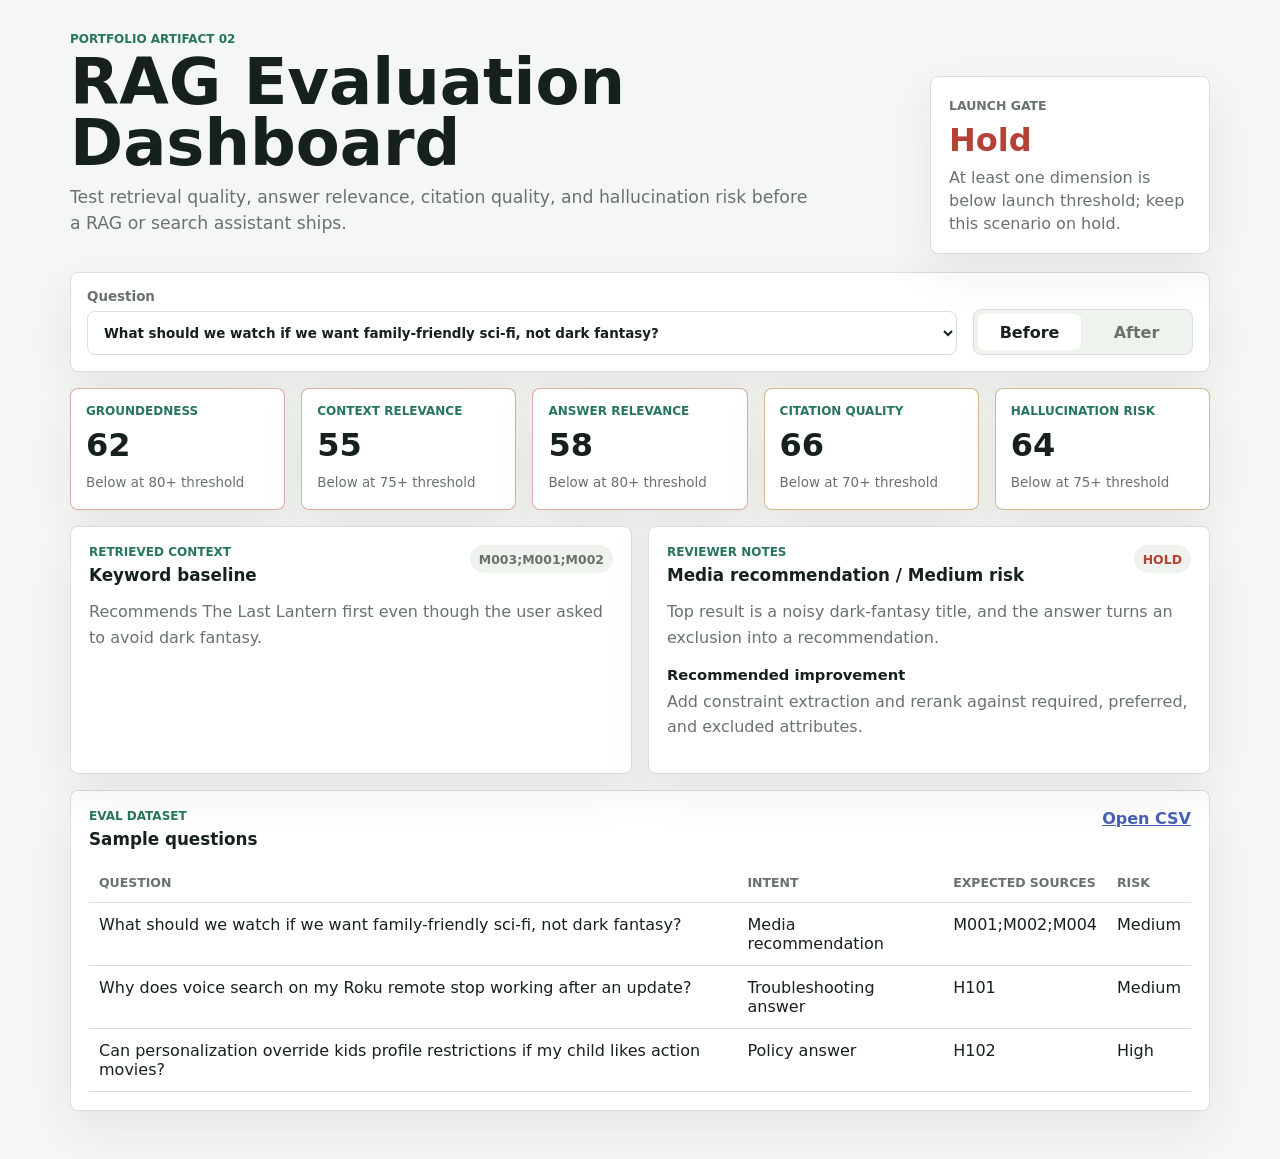
==== 02_rag_evaluation_dashboard/index.html @ 83d8bfea "Add RAG evaluation test UI" ====
<!doctype html>
<html lang="en">
  <head>
    <meta charset="utf-8">
    <meta name="viewport" content="width=device-width, initial-scale=1">
    <title>RAG Evaluation Dashboard</title>
    <link rel="stylesheet" href="styles.css">
  </head>
  <body>
    <main class="dashboard">
      <header class="hero">
        <div>
          <p class="eyebrow">Portfolio Artifact 02</p>
          <h1>RAG Evaluation Dashboard</h1>
          <p class="hero-copy">
            Test retrieval quality, answer relevance, citation quality, and hallucination risk before a RAG or search assistant ships.
          </p>
        </div>
        <div class="status-card" id="launchCard">
          <span>Launch gate</span>
          <strong id="launchStatus">Hold</strong>
          <p id="launchReason">Select a scenario to evaluate.</p>
        </div>
      </header>

      <section class="controls" aria-label="Evaluation controls">
        <label>
          Question
          <select id="questionSelect"></select>
        </label>
        <div class="segments" aria-label="Run version">
          <button class="active" type="button" data-version="before">Before</button>
          <button type="button" data-version="after">After</button>
        </div>
      </section>

      <section class="score-grid" id="scoreGrid" aria-label="Score summary"></section>

      <section class="two-column">
        <article class="panel">
          <div class="panel-heading">
            <div>
              <p class="eyebrow">Retrieved Context</p>
              <h2 id="retrievalProfile">Baseline</h2>
            </div>
            <span class="badge" id="retrievedIds"></span>
          </div>
          <p class="answer-summary" id="answerSummary"></p>
        </article>

        <article class="panel">
          <div class="panel-heading">
            <div>
              <p class="eyebrow">Reviewer Notes</p>
              <h2 id="scenarioTitle">Scenario</h2>
            </div>
            <span class="badge" id="statusBadge">Hold</span>
          </div>
          <p id="notes"></p>
          <h3>Recommended improvement</h3>
          <p id="recommendation"></p>
        </article>
      </section>

      <section class="panel">
        <div class="panel-heading">
          <div>
            <p class="eyebrow">Eval Dataset</p>
            <h2>Sample questions</h2>
          </div>
          <a href="sample_questions.csv">Open CSV</a>
        </div>
        <div class="table-wrap">
          <table>
            <thead>
              <tr>
                <th>Question</th>
                <th>Intent</th>
                <th>Expected sources</th>
                <th>Risk</th>
              </tr>
            </thead>
            <tbody id="questionRows"></tbody>
          </table>
        </div>
      </section>
    </main>

    <script src="app.js"></script>
  </body>
</html>
---- 02_rag_evaluation_dashboard/styles.css ----
:root {
  color-scheme: light;
  --bg: #f5f7f4;
  --surface: #ffffff;
  --soft: #eef3ee;
  --line: #d8dfd8;
  --ink: #17211c;
  --muted: #68736c;
  --green: #27745f;
  --amber: #a36d11;
  --red: #b44236;
  --blue: #465fb1;
  font-family: Inter, ui-sans-serif, system-ui, -apple-system, BlinkMacSystemFont, "Segoe UI", sans-serif;
  background: var(--bg);
  color: var(--ink);
}

* {
  box-sizing: border-box;
}

body {
  margin: 0;
  min-height: 100vh;
}

button,
select {
  font: inherit;
}

.dashboard {
  width: min(1180px, 100%);
  margin: 0 auto;
  padding: 32px 20px 48px;
}

.hero,
.controls,
.two-column,
.score-grid {
  display: grid;
  gap: 16px;
}

.hero {
  grid-template-columns: minmax(0, 1fr) 280px;
  align-items: end;
  margin-bottom: 18px;
}

.eyebrow {
  margin: 0 0 6px;
  color: var(--green);
  font-size: 0.75rem;
  font-weight: 800;
  letter-spacing: 0;
  text-transform: uppercase;
}

h1,
h2,
h3,
p {
  margin-top: 0;
}

h1 {
  margin-bottom: 10px;
  font-size: clamp(2rem, 5vw, 4.4rem);
  line-height: 0.95;
}

h2 {
  margin-bottom: 0;
  font-size: 1.05rem;
}

h3 {
  margin: 16px 0 6px;
  font-size: 0.92rem;
}

.hero-copy {
  max-width: 740px;
  color: var(--muted);
  font-size: 1.08rem;
  line-height: 1.55;
}

.status-card,
.panel,
.metric,
.controls {
  border: 1px solid var(--line);
  border-radius: 8px;
  background: var(--surface);
  box-shadow: 0 18px 45px rgba(25, 38, 31, 0.08);
}

.status-card {
  padding: 18px;
}

.status-card span,
.badge {
  color: var(--muted);
  font-size: 0.78rem;
  font-weight: 800;
  text-transform: uppercase;
}

.status-card strong {
  display: block;
  margin: 7px 0;
  font-size: 2rem;
}

.status-card.pass strong {
  color: var(--green);
}

.status-card.hold strong {
  color: var(--red);
}

.status-card p {
  margin-bottom: 0;
  color: var(--muted);
  line-height: 1.45;
}

.controls {
  grid-template-columns: minmax(0, 1fr) 220px;
  align-items: end;
  margin-bottom: 16px;
  padding: 16px;
}

label {
  display: grid;
  gap: 7px;
  color: var(--muted);
  font-size: 0.84rem;
  font-weight: 800;
}

select {
  width: 100%;
  min-height: 44px;
  padding: 0 12px;
  border: 1px solid var(--line);
  border-radius: 8px;
  color: var(--ink);
  background: var(--surface);
}

.segments {
  display: grid;
  grid-template-columns: 1fr 1fr;
  gap: 4px;
  padding: 4px;
  border: 1px solid var(--line);
  border-radius: 8px;
  background: var(--soft);
}

.segments button {
  min-height: 36px;
  border: 0;
  border-radius: 6px;
  color: var(--muted);
  background: transparent;
  font-weight: 850;
  cursor: pointer;
}

.segments button.active {
  color: var(--ink);
  background: var(--surface);
}

.score-grid {
  grid-template-columns: repeat(5, minmax(0, 1fr));
  margin-bottom: 16px;
}

.metric {
  min-height: 122px;
  padding: 15px;
}

.metric strong {
  display: block;
  margin: 8px 0;
  font-size: 2rem;
}

.metric span {
  color: var(--muted);
  font-size: 0.84rem;
}

.metric.pass {
  border-color: rgba(39, 116, 95, 0.42);
}

.metric.watch {
  border-color: rgba(163, 109, 17, 0.48);
}

.metric.fail {
  border-color: rgba(180, 66, 54, 0.44);
}

.two-column {
  grid-template-columns: repeat(2, minmax(0, 1fr));
  margin-bottom: 16px;
}

.panel {
  padding: 18px;
}

.panel-heading {
  display: flex;
  justify-content: space-between;
  align-items: start;
  gap: 12px;
  margin-bottom: 14px;
}

.badge {
  display: inline-flex;
  align-items: center;
  min-height: 28px;
  padding: 5px 9px;
  border-radius: 999px;
  background: var(--soft);
  white-space: nowrap;
}

.badge.pass {
  color: var(--green);
}

.badge.hold {
  color: var(--red);
}

.answer-summary,
#notes,
#recommendation {
  color: var(--muted);
  line-height: 1.58;
}

.table-wrap {
  overflow-x: auto;
}

table {
  width: 100%;
  min-width: 760px;
  border-collapse: collapse;
}

th,
td {
  padding: 12px 10px;
  border-bottom: 1px solid var(--line);
  text-align: left;
  vertical-align: top;
}

th {
  color: var(--muted);
  font-size: 0.78rem;
  text-transform: uppercase;
}

a {
  color: var(--blue);
  font-weight: 800;
}

@media (max-width: 880px) {
  .hero,
  .controls,
  .score-grid,
  .two-column {
    grid-template-columns: 1fr;
  }
}
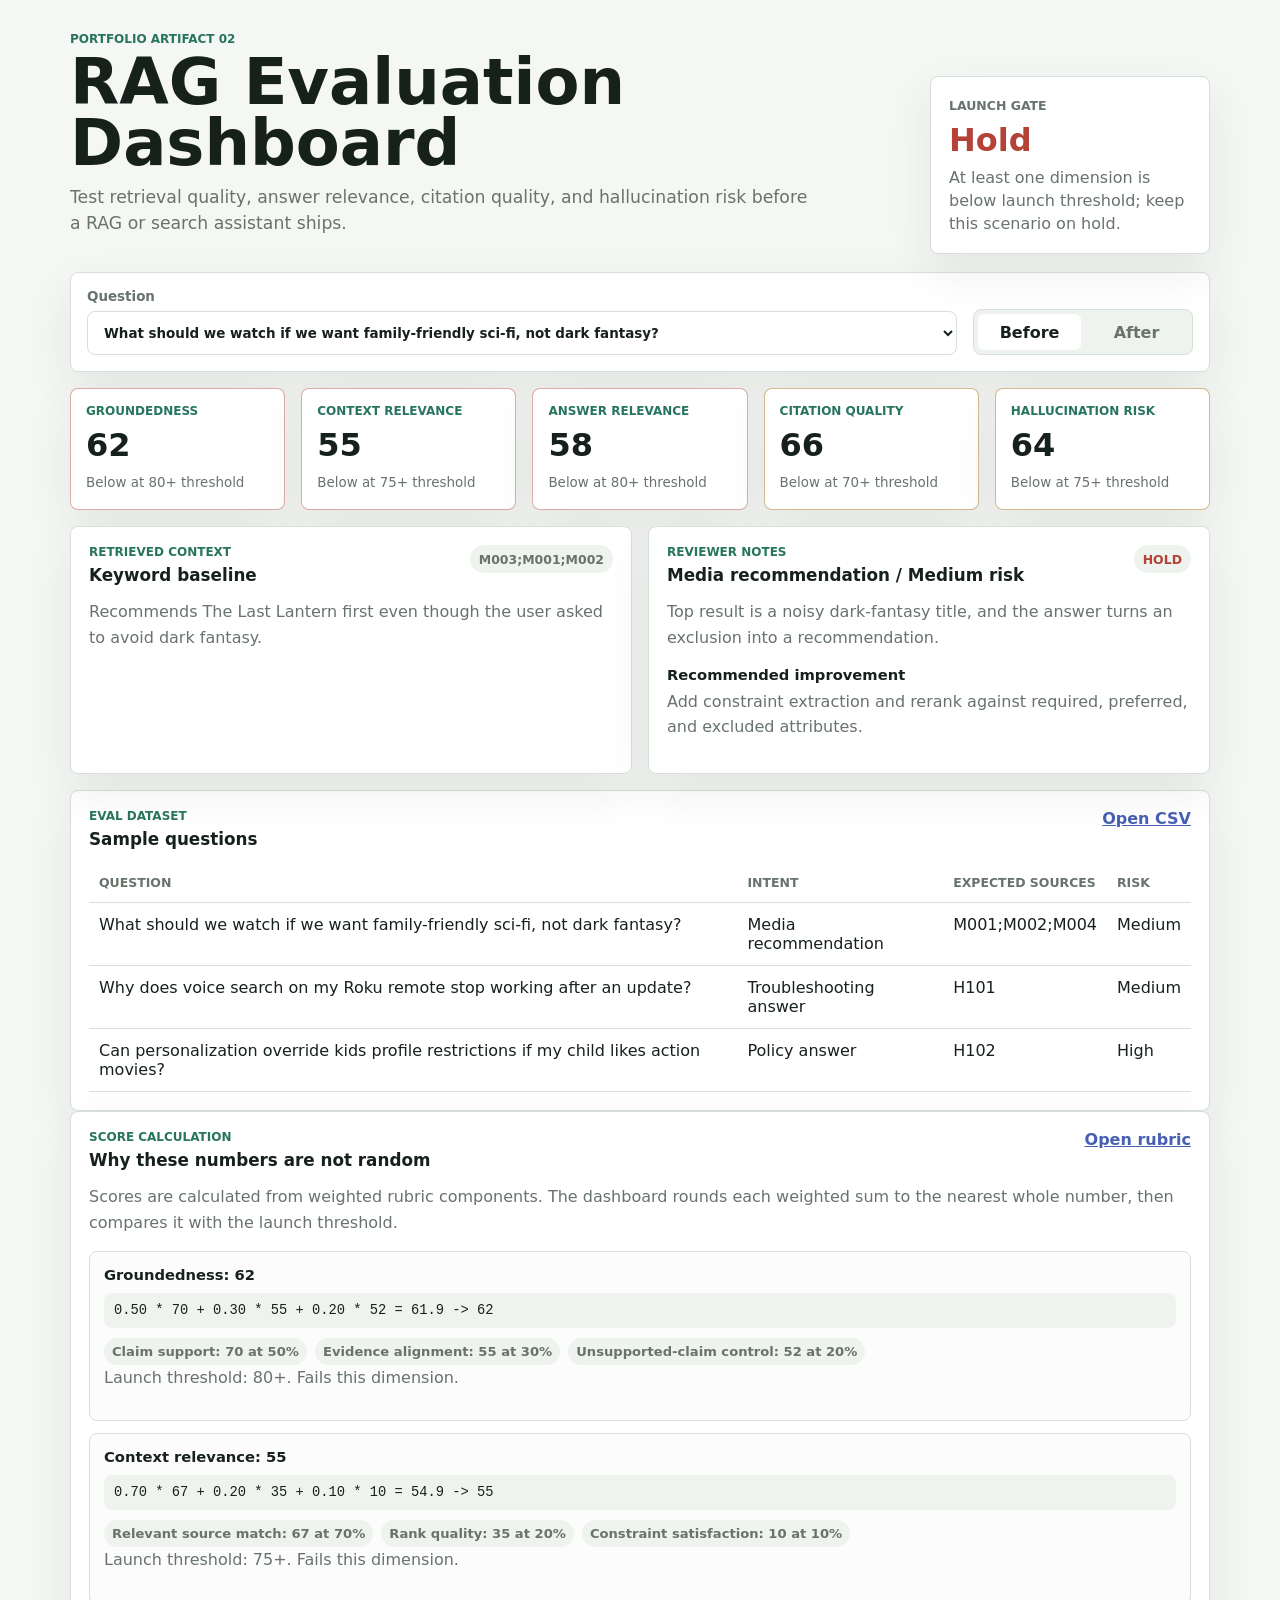
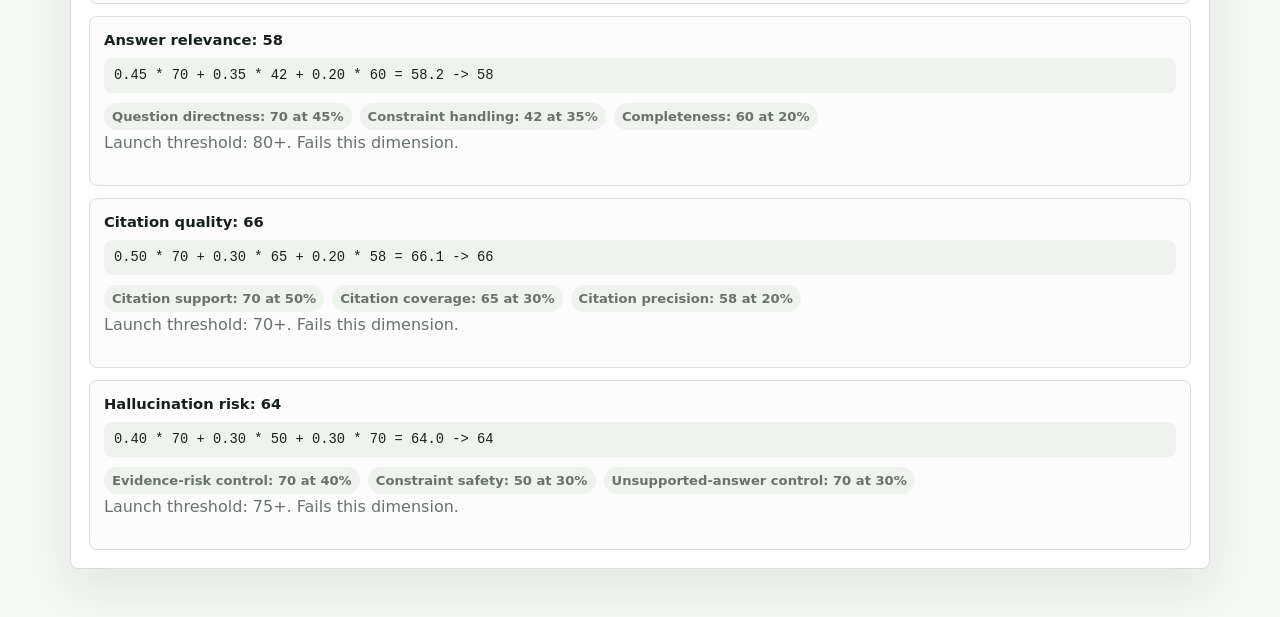
==== commit 299d1a53: "Add score calculation breakdowns" ====
--- a/02_rag_evaluation_dashboard/index.html
+++ b/02_rag_evaluation_dashboard/index.html
@@ -84,6 +84,20 @@
           </table>
         </div>
       </section>
+
+      <section class="panel calculation-panel">
+        <div class="panel-heading">
+          <div>
+            <p class="eyebrow">Score Calculation</p>
+            <h2>Why these numbers are not random</h2>
+          </div>
+          <a href="eval_rubric.md">Open rubric</a>
+        </div>
+        <p class="calculation-intro">
+          Scores are calculated from weighted rubric components. The dashboard rounds each weighted sum to the nearest whole number, then compares it with the launch threshold.
+        </p>
+        <div class="calculation-grid" id="calculationGrid"></div>
+      </section>
     </main>
 
     <script src="app.js"></script>
--- a/02_rag_evaluation_dashboard/styles.css
+++ b/02_rag_evaluation_dashboard/styles.css
@@ -250,9 +250,56 @@
 
 .answer-summary,
 #notes,
-#recommendation {
+#recommendation,
+.calculation-intro {
   color: var(--muted);
   line-height: 1.58;
+}
+
+.calculation-grid {
+  display: grid;
+  gap: 12px;
+}
+
+.calculation-card {
+  padding: 14px;
+  border: 1px solid var(--line);
+  border-radius: 8px;
+  background: #fbfcfb;
+}
+
+.calculation-card h3 {
+  margin-top: 0;
+}
+
+.formula {
+  display: block;
+  margin: 10px 0;
+  padding: 10px;
+  border-radius: 8px;
+  background: var(--soft);
+  color: var(--ink);
+  font-family: ui-monospace, SFMono-Regular, Menlo, Monaco, Consolas, "Liberation Mono", monospace;
+  font-size: 0.86rem;
+  overflow-x: auto;
+}
+
+.component-list {
+  display: flex;
+  flex-wrap: wrap;
+  gap: 8px;
+  margin: 0;
+  padding: 0;
+  list-style: none;
+}
+
+.component-list li {
+  padding: 6px 8px;
+  border-radius: 999px;
+  background: var(--soft);
+  color: var(--muted);
+  font-size: 0.82rem;
+  font-weight: 750;
 }
 
 .table-wrap {
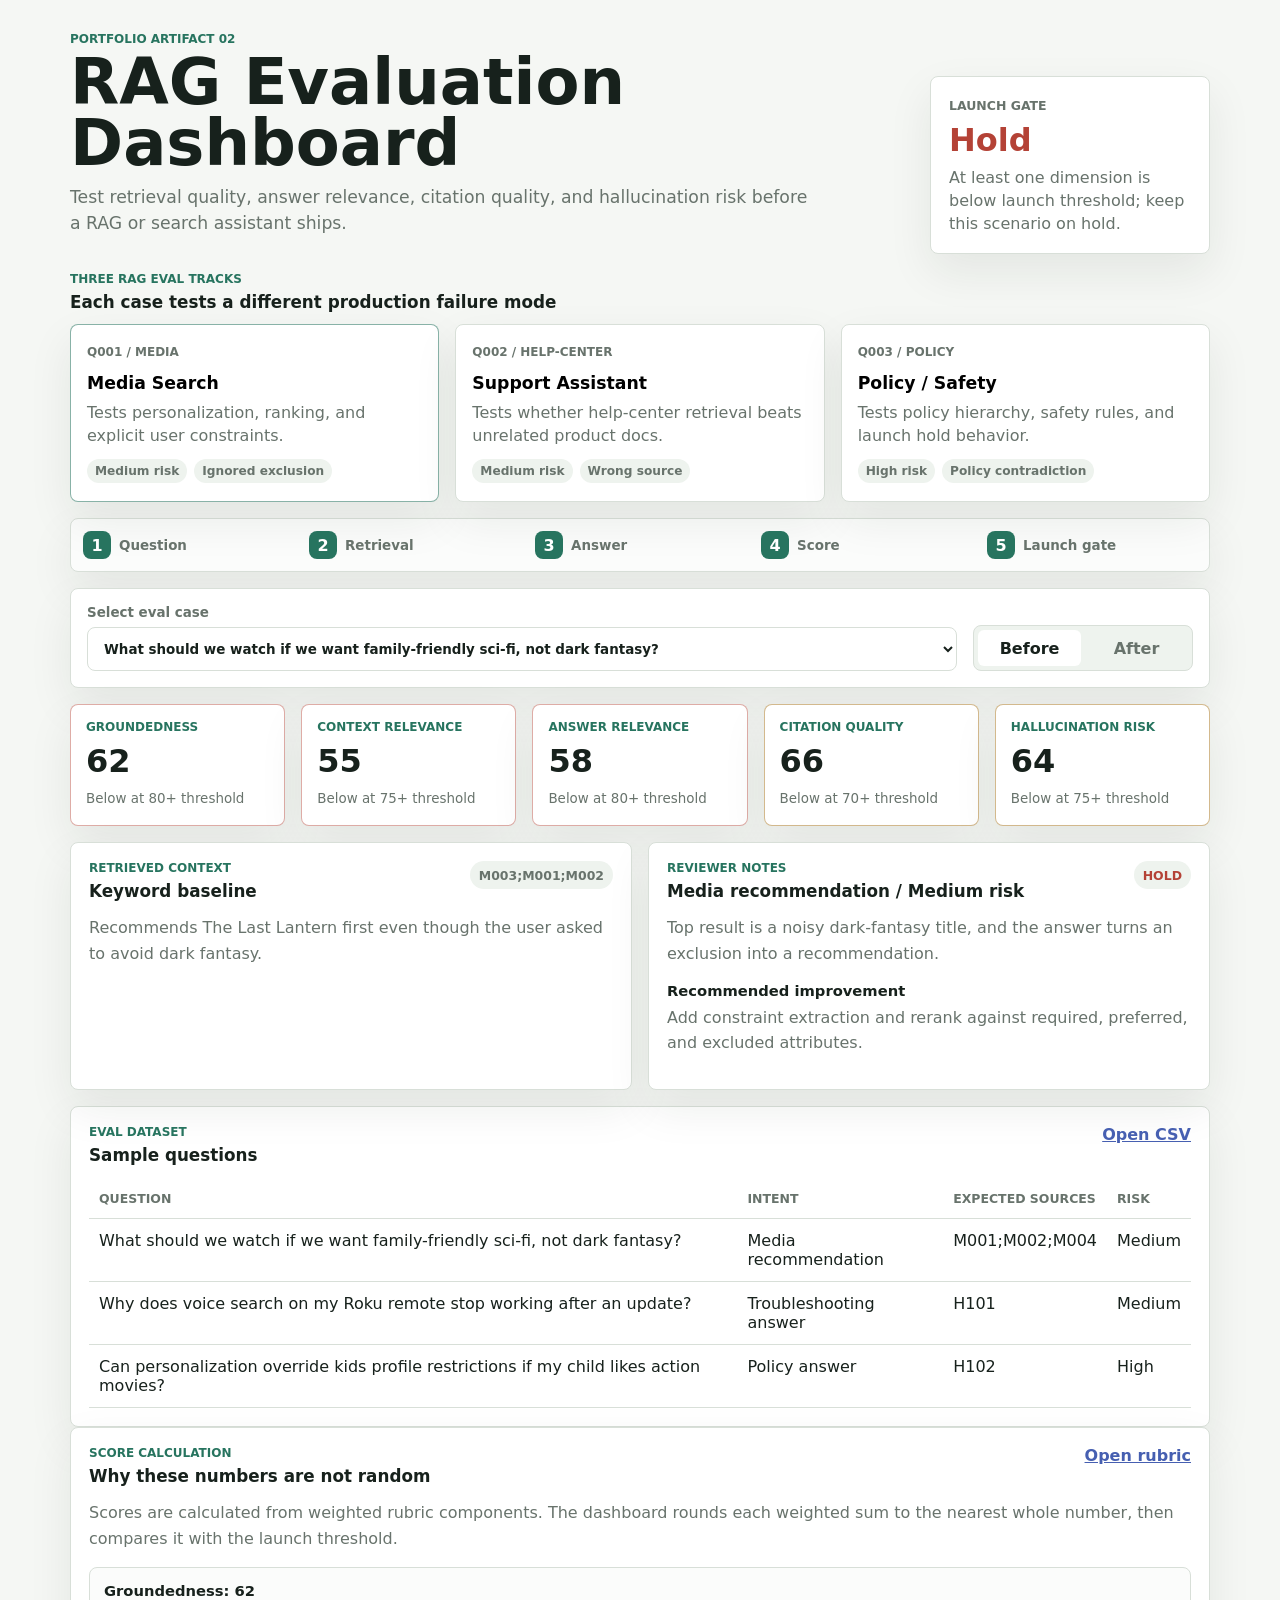
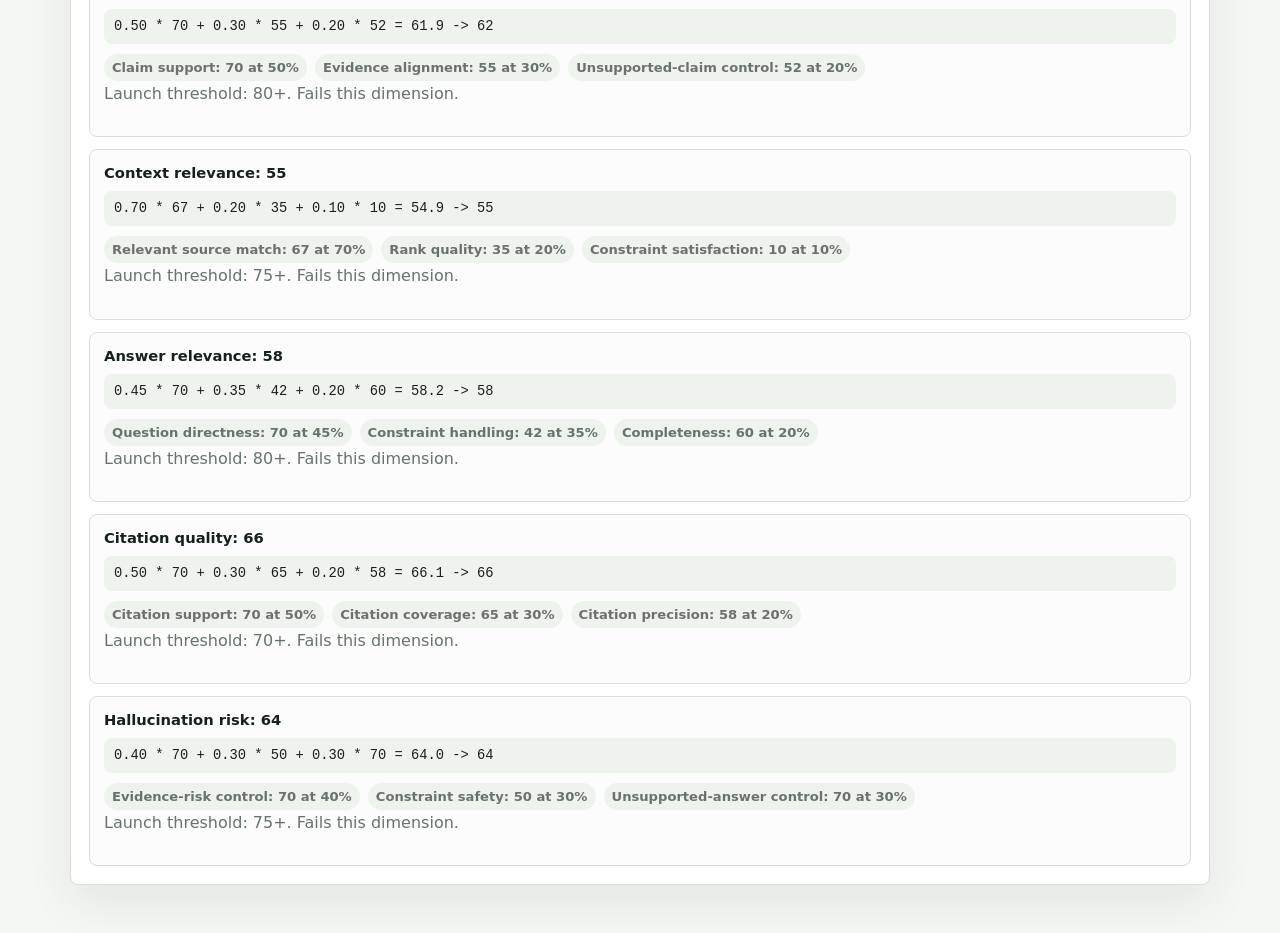
==== commit cffe35d5: "Add three-track RAG evaluation layout" ====
--- a/02_rag_evaluation_dashboard/index.html
+++ b/02_rag_evaluation_dashboard/index.html
@@ -23,9 +23,42 @@
         </div>
       </header>
 
+      <section class="track-section" aria-label="RAG evaluation tracks">
+        <div class="section-heading">
+          <div>
+            <p class="eyebrow">Three RAG Eval Tracks</p>
+            <h2>Each case tests a different production failure mode</h2>
+          </div>
+        </div>
+        <div class="track-grid" id="trackGrid"></div>
+      </section>
+
+      <section class="workflow-strip" aria-label="Evaluation workflow">
+        <div>
+          <strong>1</strong>
+          <span>Question</span>
+        </div>
+        <div>
+          <strong>2</strong>
+          <span>Retrieval</span>
+        </div>
+        <div>
+          <strong>3</strong>
+          <span>Answer</span>
+        </div>
+        <div>
+          <strong>4</strong>
+          <span>Score</span>
+        </div>
+        <div>
+          <strong>5</strong>
+          <span>Launch gate</span>
+        </div>
+      </section>
+
       <section class="controls" aria-label="Evaluation controls">
         <label>
-          Question
+          Select eval case
           <select id="questionSelect"></select>
         </label>
         <div class="segments" aria-label="Run version">
--- a/02_rag_evaluation_dashboard/styles.css
+++ b/02_rag_evaluation_dashboard/styles.css
@@ -38,7 +38,9 @@
 .hero,
 .controls,
 .two-column,
-.score-grid {
+.score-grid,
+.track-grid,
+.workflow-strip {
   display: grid;
   gap: 16px;
 }
@@ -47,6 +49,14 @@
   grid-template-columns: minmax(0, 1fr) 280px;
   align-items: end;
   margin-bottom: 18px;
+}
+
+.section-heading {
+  display: flex;
+  justify-content: space-between;
+  align-items: end;
+  gap: 16px;
+  margin-bottom: 12px;
 }
 
 .eyebrow {
@@ -91,11 +101,93 @@
 .status-card,
 .panel,
 .metric,
-.controls {
+.controls,
+.track-card,
+.workflow-strip {
   border: 1px solid var(--line);
   border-radius: 8px;
   background: var(--surface);
   box-shadow: 0 18px 45px rgba(25, 38, 31, 0.08);
+}
+
+.track-section {
+  margin-bottom: 16px;
+}
+
+.track-grid {
+  grid-template-columns: repeat(3, minmax(0, 1fr));
+}
+
+.track-card {
+  min-height: 178px;
+  padding: 16px;
+  text-align: left;
+  cursor: pointer;
+}
+
+.track-card.active,
+.track-card:focus-visible,
+.track-card:hover {
+  border-color: rgba(39, 116, 95, 0.55);
+  outline: none;
+}
+
+.track-card strong {
+  display: block;
+  margin: 8px 0;
+  font-size: 1.08rem;
+}
+
+.track-card p {
+  margin-bottom: 12px;
+  color: var(--muted);
+  line-height: 1.45;
+}
+
+.track-card .track-meta {
+  display: flex;
+  flex-wrap: wrap;
+  gap: 7px;
+}
+
+.track-meta span {
+  padding: 5px 8px;
+  border-radius: 999px;
+  background: var(--soft);
+  color: var(--muted);
+  font-size: 0.76rem;
+  font-weight: 800;
+}
+
+.workflow-strip {
+  grid-template-columns: repeat(5, minmax(0, 1fr));
+  margin-bottom: 16px;
+  padding: 12px;
+  background: #fbfcfb;
+}
+
+.workflow-strip div {
+  display: flex;
+  align-items: center;
+  gap: 8px;
+  min-width: 0;
+}
+
+.workflow-strip strong {
+  display: grid;
+  place-items: center;
+  flex: 0 0 28px;
+  width: 28px;
+  height: 28px;
+  border-radius: 8px;
+  color: #fff;
+  background: var(--green);
+}
+
+.workflow-strip span {
+  color: var(--muted);
+  font-size: 0.84rem;
+  font-weight: 800;
 }
 
 .status-card {
@@ -335,7 +427,12 @@
   .hero,
   .controls,
   .score-grid,
-  .two-column {
+  .two-column,
+  .track-grid {
     grid-template-columns: 1fr;
   }
-}
+
+  .workflow-strip {
+    grid-template-columns: repeat(2, minmax(0, 1fr));
+  }
+}
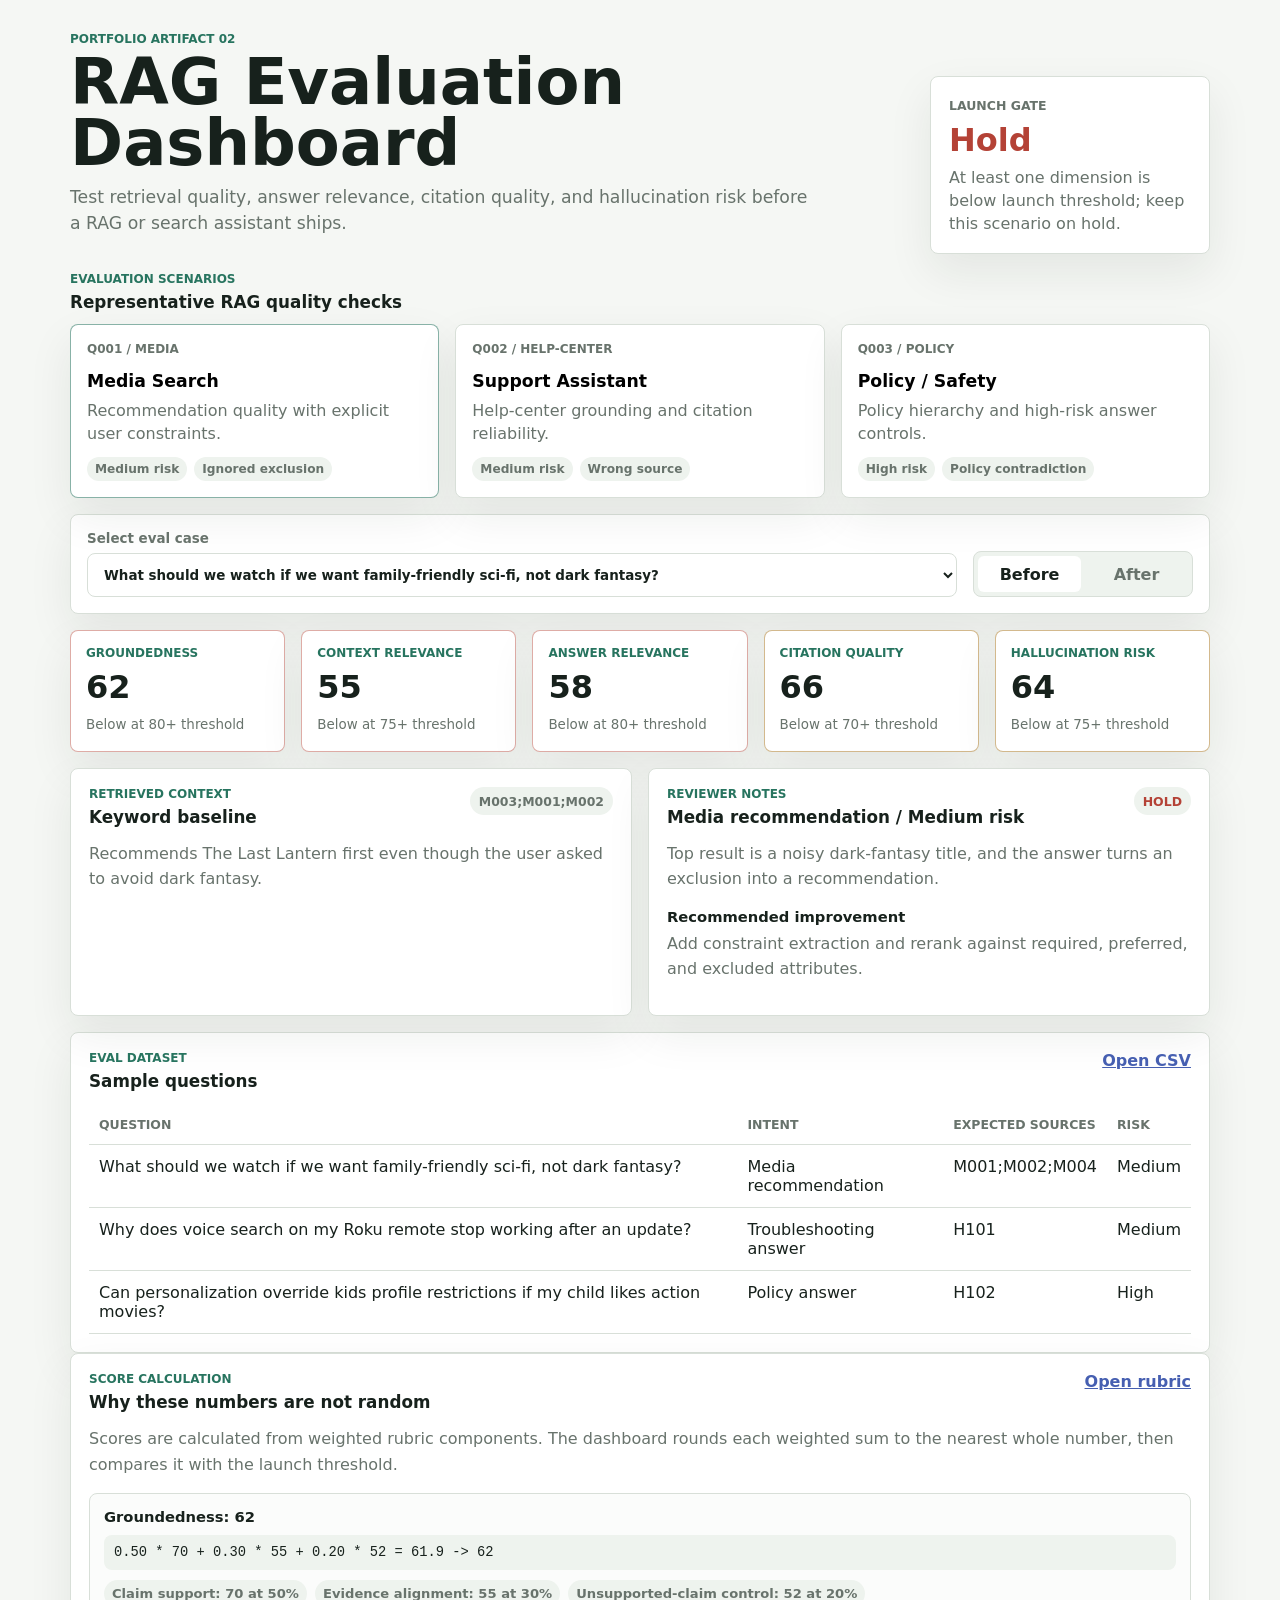
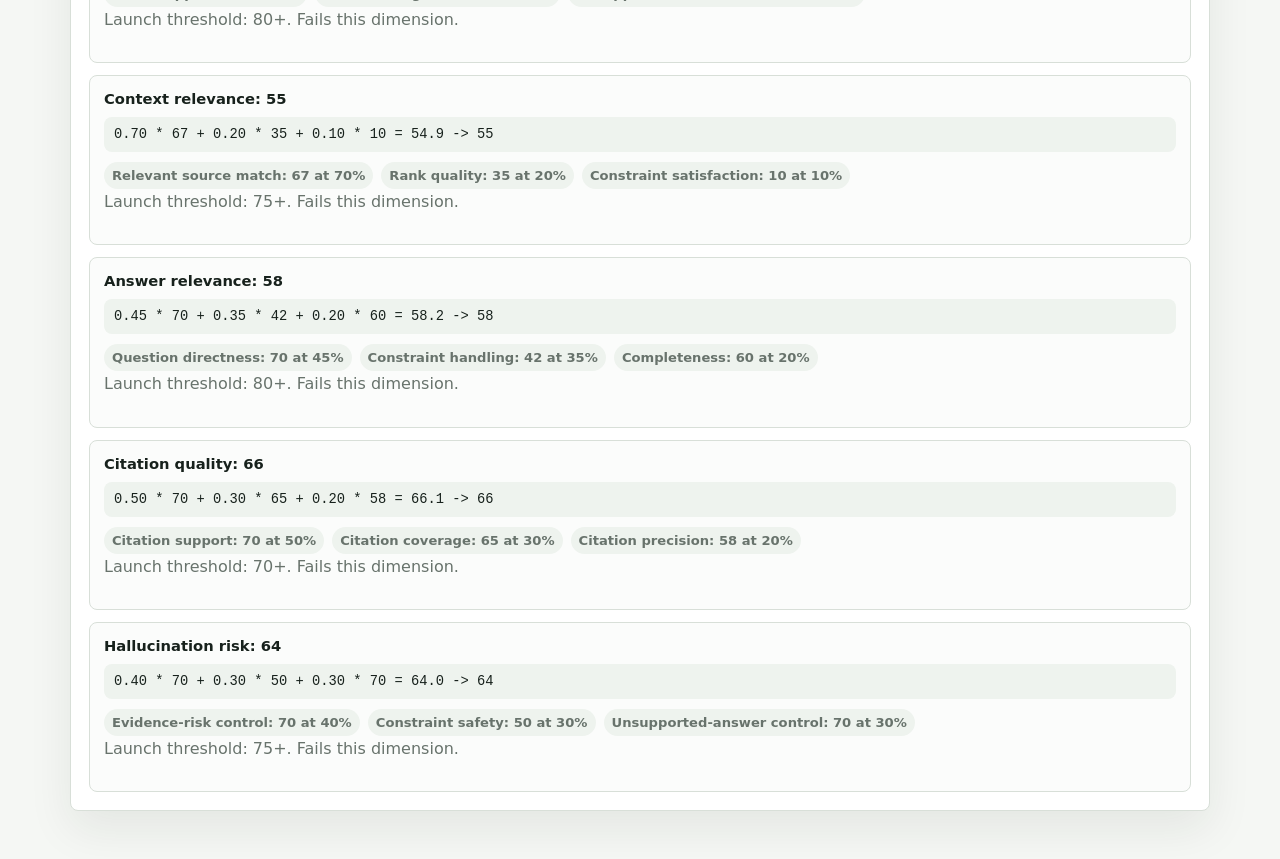
==== commit cb5f6db3: "Clean up RAG scenario selector" ====
--- a/02_rag_evaluation_dashboard/index.html
+++ b/02_rag_evaluation_dashboard/index.html
@@ -23,37 +23,14 @@
         </div>
       </header>
 
-      <section class="track-section" aria-label="RAG evaluation tracks">
+      <section class="scenario-section" aria-label="Evaluation scenarios">
         <div class="section-heading">
           <div>
-            <p class="eyebrow">Three RAG Eval Tracks</p>
-            <h2>Each case tests a different production failure mode</h2>
+            <p class="eyebrow">Evaluation Scenarios</p>
+            <h2>Representative RAG quality checks</h2>
           </div>
         </div>
-        <div class="track-grid" id="trackGrid"></div>
-      </section>
-
-      <section class="workflow-strip" aria-label="Evaluation workflow">
-        <div>
-          <strong>1</strong>
-          <span>Question</span>
-        </div>
-        <div>
-          <strong>2</strong>
-          <span>Retrieval</span>
-        </div>
-        <div>
-          <strong>3</strong>
-          <span>Answer</span>
-        </div>
-        <div>
-          <strong>4</strong>
-          <span>Score</span>
-        </div>
-        <div>
-          <strong>5</strong>
-          <span>Launch gate</span>
-        </div>
+        <div class="scenario-grid" id="scenarioGrid"></div>
       </section>
 
       <section class="controls" aria-label="Evaluation controls">
--- a/02_rag_evaluation_dashboard/styles.css
+++ b/02_rag_evaluation_dashboard/styles.css
@@ -39,8 +39,7 @@
 .controls,
 .two-column,
 .score-grid,
-.track-grid,
-.workflow-strip {
+.scenario-grid {
   display: grid;
   gap: 16px;
 }
@@ -102,91 +101,59 @@
 .panel,
 .metric,
 .controls,
-.track-card,
-.workflow-strip {
+.scenario-card {
   border: 1px solid var(--line);
   border-radius: 8px;
   background: var(--surface);
   box-shadow: 0 18px 45px rgba(25, 38, 31, 0.08);
 }
 
-.track-section {
+.scenario-section {
   margin-bottom: 16px;
 }
 
-.track-grid {
+.scenario-grid {
   grid-template-columns: repeat(3, minmax(0, 1fr));
 }
 
-.track-card {
-  min-height: 178px;
+.scenario-card {
+  min-height: 150px;
   padding: 16px;
   text-align: left;
   cursor: pointer;
 }
 
-.track-card.active,
-.track-card:focus-visible,
-.track-card:hover {
+.scenario-card.active,
+.scenario-card:focus-visible,
+.scenario-card:hover {
   border-color: rgba(39, 116, 95, 0.55);
   outline: none;
 }
 
-.track-card strong {
+.scenario-card strong {
   display: block;
   margin: 8px 0;
   font-size: 1.08rem;
 }
 
-.track-card p {
+.scenario-card p {
   margin-bottom: 12px;
   color: var(--muted);
   line-height: 1.45;
 }
 
-.track-card .track-meta {
+.scenario-card .scenario-meta {
   display: flex;
   flex-wrap: wrap;
   gap: 7px;
 }
 
-.track-meta span {
+.scenario-meta span {
   padding: 5px 8px;
   border-radius: 999px;
   background: var(--soft);
   color: var(--muted);
   font-size: 0.76rem;
-  font-weight: 800;
-}
-
-.workflow-strip {
-  grid-template-columns: repeat(5, minmax(0, 1fr));
-  margin-bottom: 16px;
-  padding: 12px;
-  background: #fbfcfb;
-}
-
-.workflow-strip div {
-  display: flex;
-  align-items: center;
-  gap: 8px;
-  min-width: 0;
-}
-
-.workflow-strip strong {
-  display: grid;
-  place-items: center;
-  flex: 0 0 28px;
-  width: 28px;
-  height: 28px;
-  border-radius: 8px;
-  color: #fff;
-  background: var(--green);
-}
-
-.workflow-strip span {
-  color: var(--muted);
-  font-size: 0.84rem;
   font-weight: 800;
 }
 
@@ -428,11 +395,7 @@
   .controls,
   .score-grid,
   .two-column,
-  .track-grid {
+  .scenario-grid {
     grid-template-columns: 1fr;
   }
-
-  .workflow-strip {
-    grid-template-columns: repeat(2, minmax(0, 1fr));
-  }
-}
+}
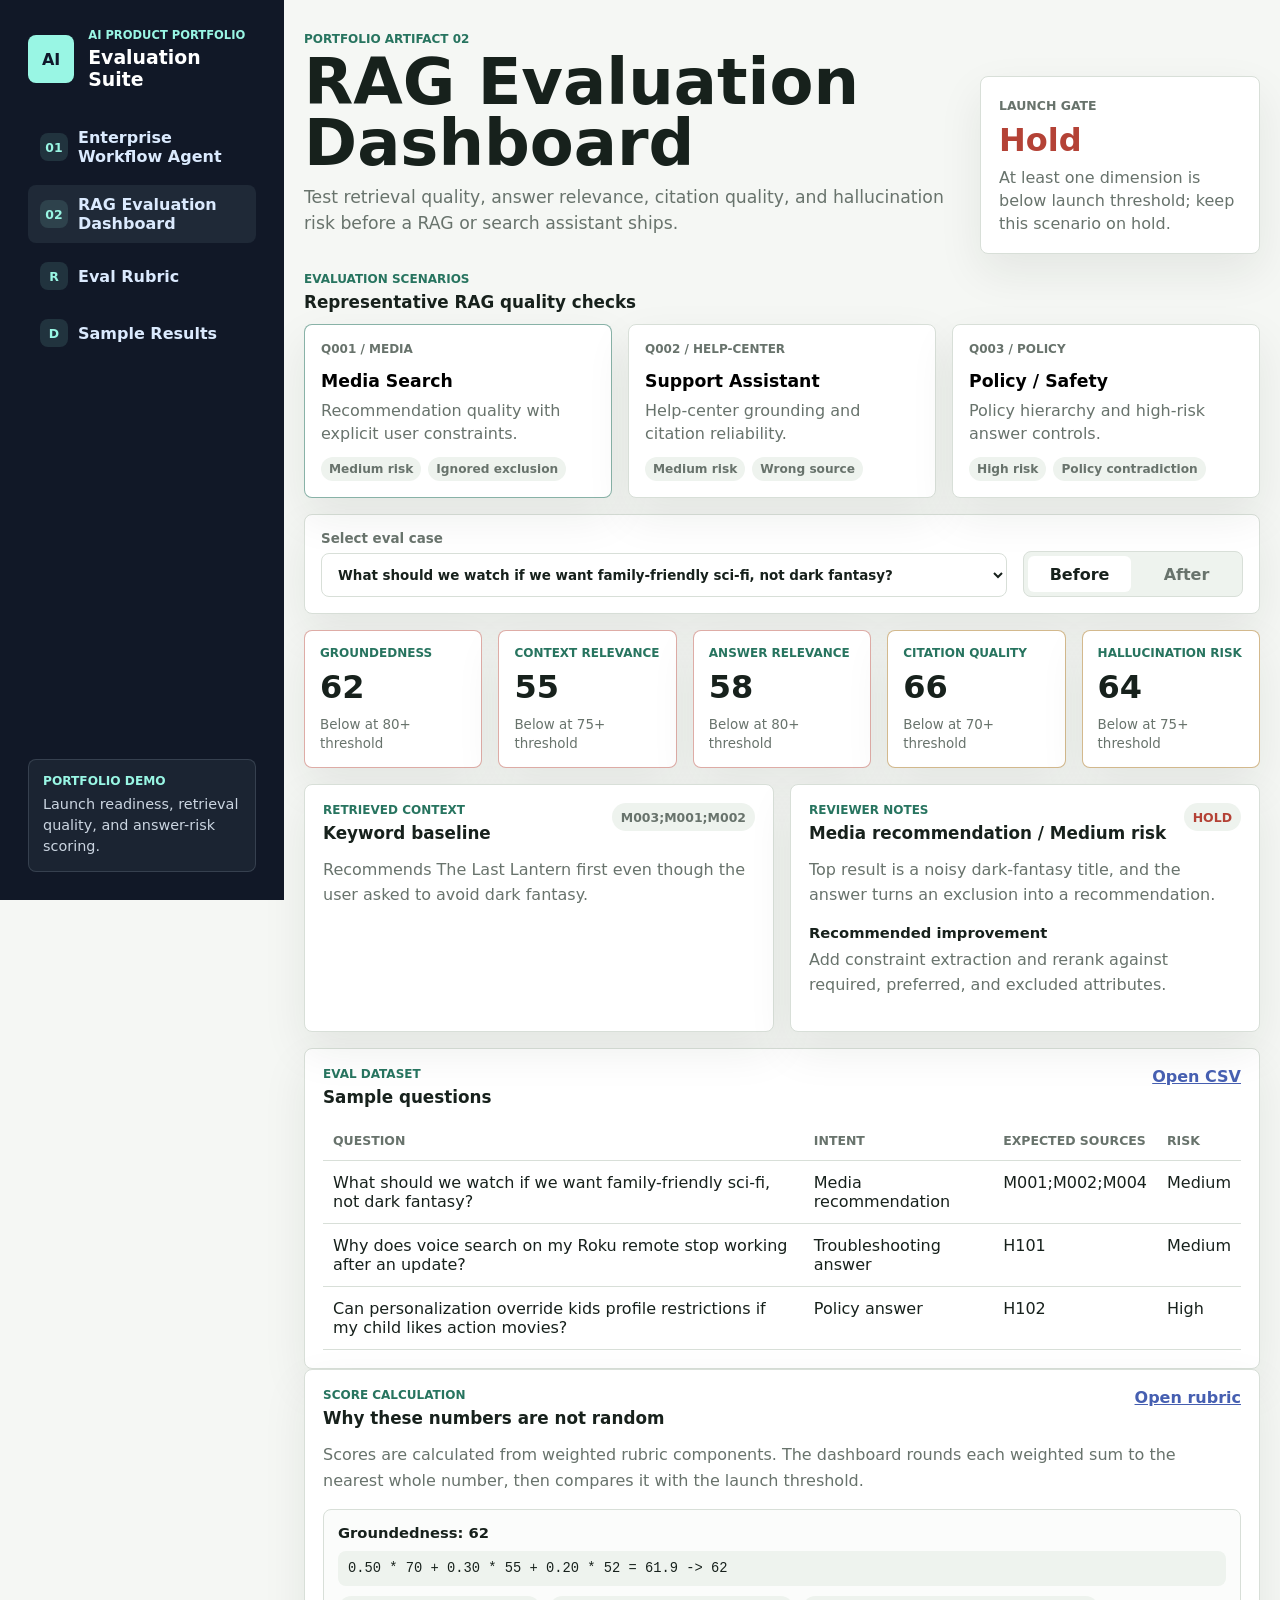
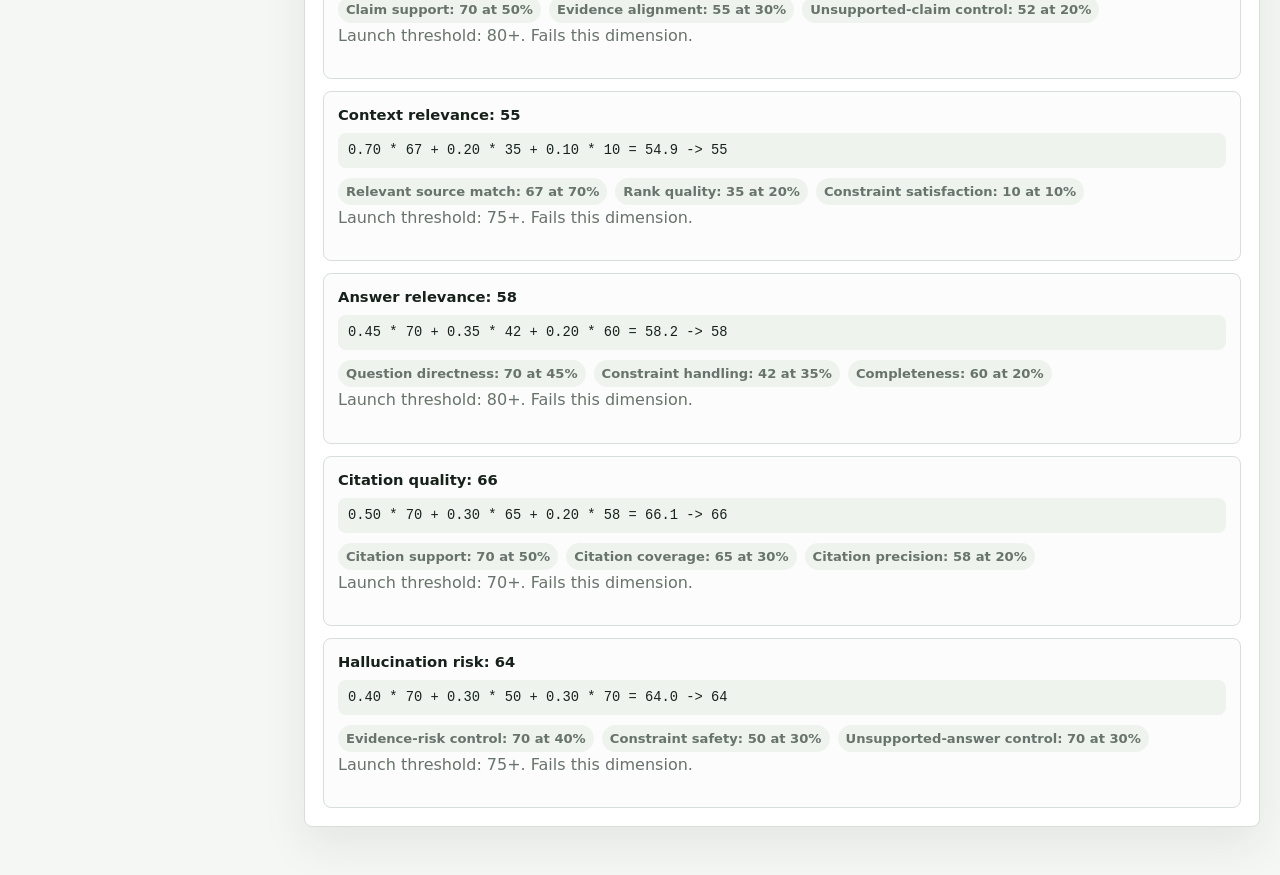
==== commit 590a356e: "Add portfolio presentation rail to RAG dashboard" ====
--- a/02_rag_evaluation_dashboard/index.html
+++ b/02_rag_evaluation_dashboard/index.html
@@ -7,108 +7,144 @@
     <link rel="stylesheet" href="styles.css">
   </head>
   <body>
-    <main class="dashboard">
-      <header class="hero">
-        <div>
-          <p class="eyebrow">Portfolio Artifact 02</p>
-          <h1>RAG Evaluation Dashboard</h1>
-          <p class="hero-copy">
-            Test retrieval quality, answer relevance, citation quality, and hallucination risk before a RAG or search assistant ships.
-          </p>
-        </div>
-        <div class="status-card" id="launchCard">
-          <span>Launch gate</span>
-          <strong id="launchStatus">Hold</strong>
-          <p id="launchReason">Select a scenario to evaluate.</p>
-        </div>
-      </header>
-
-      <section class="scenario-section" aria-label="Evaluation scenarios">
-        <div class="section-heading">
+    <div class="presentation-shell">
+      <aside class="portfolio-rail" aria-label="Portfolio navigation">
+        <div class="rail-brand">
+          <span class="rail-mark">AI</span>
           <div>
-            <p class="eyebrow">Evaluation Scenarios</p>
-            <h2>Representative RAG quality checks</h2>
+            <p>AI Product Portfolio</p>
+            <strong>Evaluation Suite</strong>
           </div>
         </div>
-        <div class="scenario-grid" id="scenarioGrid"></div>
-      </section>
 
-      <section class="controls" aria-label="Evaluation controls">
-        <label>
-          Select eval case
-          <select id="questionSelect"></select>
-        </label>
-        <div class="segments" aria-label="Run version">
-          <button class="active" type="button" data-version="before">Before</button>
-          <button type="button" data-version="after">After</button>
+        <nav class="rail-nav" aria-label="Portfolio artifacts">
+          <a href="../01_enterprise_ai_workflow_agent/README.md">
+            <span>01</span>
+            Enterprise Workflow Agent
+          </a>
+          <a class="active" href="index.html">
+            <span>02</span>
+            RAG Evaluation Dashboard
+          </a>
+          <a href="eval_rubric.md">
+            <span>R</span>
+            Eval Rubric
+          </a>
+          <a href="sample_results.csv">
+            <span>D</span>
+            Sample Results
+          </a>
+        </nav>
+
+        <div class="rail-note">
+          <p>Portfolio demo</p>
+          <span>Launch readiness, retrieval quality, and answer-risk scoring.</span>
         </div>
-      </section>
+      </aside>
 
-      <section class="score-grid" id="scoreGrid" aria-label="Score summary"></section>
+      <main class="dashboard">
+        <header class="hero">
+          <div>
+            <p class="eyebrow">Portfolio Artifact 02</p>
+            <h1>RAG Evaluation Dashboard</h1>
+            <p class="hero-copy">
+              Test retrieval quality, answer relevance, citation quality, and hallucination risk before a RAG or search assistant ships.
+            </p>
+          </div>
+          <div class="status-card" id="launchCard">
+            <span>Launch gate</span>
+            <strong id="launchStatus">Hold</strong>
+            <p id="launchReason">Select a scenario to evaluate.</p>
+          </div>
+        </header>
 
-      <section class="two-column">
-        <article class="panel">
+        <section class="scenario-section" aria-label="Evaluation scenarios">
+          <div class="section-heading">
+            <div>
+              <p class="eyebrow">Evaluation Scenarios</p>
+              <h2>Representative RAG quality checks</h2>
+            </div>
+          </div>
+          <div class="scenario-grid" id="scenarioGrid"></div>
+        </section>
+
+        <section class="controls" aria-label="Evaluation controls">
+          <label>
+            Select eval case
+            <select id="questionSelect"></select>
+          </label>
+          <div class="segments" aria-label="Run version">
+            <button class="active" type="button" data-version="before">Before</button>
+            <button type="button" data-version="after">After</button>
+          </div>
+        </section>
+
+        <section class="score-grid" id="scoreGrid" aria-label="Score summary"></section>
+
+        <section class="two-column">
+          <article class="panel">
+            <div class="panel-heading">
+              <div>
+                <p class="eyebrow">Retrieved Context</p>
+                <h2 id="retrievalProfile">Baseline</h2>
+              </div>
+              <span class="badge" id="retrievedIds"></span>
+            </div>
+            <p class="answer-summary" id="answerSummary"></p>
+          </article>
+
+          <article class="panel">
+            <div class="panel-heading">
+              <div>
+                <p class="eyebrow">Reviewer Notes</p>
+                <h2 id="scenarioTitle">Scenario</h2>
+              </div>
+              <span class="badge" id="statusBadge">Hold</span>
+            </div>
+            <p id="notes"></p>
+            <h3>Recommended improvement</h3>
+            <p id="recommendation"></p>
+          </article>
+        </section>
+
+        <section class="panel">
           <div class="panel-heading">
             <div>
-              <p class="eyebrow">Retrieved Context</p>
-              <h2 id="retrievalProfile">Baseline</h2>
+              <p class="eyebrow">Eval Dataset</p>
+              <h2>Sample questions</h2>
             </div>
-            <span class="badge" id="retrievedIds"></span>
+            <a href="sample_questions.csv">Open CSV</a>
           </div>
-          <p class="answer-summary" id="answerSummary"></p>
-        </article>
+          <div class="table-wrap">
+            <table>
+              <thead>
+                <tr>
+                  <th>Question</th>
+                  <th>Intent</th>
+                  <th>Expected sources</th>
+                  <th>Risk</th>
+                </tr>
+              </thead>
+              <tbody id="questionRows"></tbody>
+            </table>
+          </div>
+        </section>
 
-        <article class="panel">
+        <section class="panel calculation-panel">
           <div class="panel-heading">
             <div>
-              <p class="eyebrow">Reviewer Notes</p>
-              <h2 id="scenarioTitle">Scenario</h2>
+              <p class="eyebrow">Score Calculation</p>
+              <h2>Why these numbers are not random</h2>
             </div>
-            <span class="badge" id="statusBadge">Hold</span>
+            <a href="eval_rubric.md">Open rubric</a>
           </div>
-          <p id="notes"></p>
-          <h3>Recommended improvement</h3>
-          <p id="recommendation"></p>
-        </article>
-      </section>
-
-      <section class="panel">
-        <div class="panel-heading">
-          <div>
-            <p class="eyebrow">Eval Dataset</p>
-            <h2>Sample questions</h2>
-          </div>
-          <a href="sample_questions.csv">Open CSV</a>
-        </div>
-        <div class="table-wrap">
-          <table>
-            <thead>
-              <tr>
-                <th>Question</th>
-                <th>Intent</th>
-                <th>Expected sources</th>
-                <th>Risk</th>
-              </tr>
-            </thead>
-            <tbody id="questionRows"></tbody>
-          </table>
-        </div>
-      </section>
-
-      <section class="panel calculation-panel">
-        <div class="panel-heading">
-          <div>
-            <p class="eyebrow">Score Calculation</p>
-            <h2>Why these numbers are not random</h2>
-          </div>
-          <a href="eval_rubric.md">Open rubric</a>
-        </div>
-        <p class="calculation-intro">
-          Scores are calculated from weighted rubric components. The dashboard rounds each weighted sum to the nearest whole number, then compares it with the launch threshold.
-        </p>
-        <div class="calculation-grid" id="calculationGrid"></div>
-      </section>
-    </main>
+          <p class="calculation-intro">
+            Scores are calculated from weighted rubric components. The dashboard rounds each weighted sum to the nearest whole number, then compares it with the launch threshold.
+          </p>
+          <div class="calculation-grid" id="calculationGrid"></div>
+        </section>
+      </main>
+    </div>
 
     <script src="app.js"></script>
   </body>
--- a/02_rag_evaluation_dashboard/styles.css
+++ b/02_rag_evaluation_dashboard/styles.css
@@ -22,6 +22,7 @@
 body {
   margin: 0;
   min-height: 100vh;
+  overflow-x: hidden;
 }
 
 button,
@@ -29,8 +30,123 @@
   font: inherit;
 }
 
+.presentation-shell {
+  display: grid;
+  grid-template-columns: 284px minmax(0, 1fr);
+  width: 100%;
+  max-width: 100vw;
+  min-width: 0;
+  min-height: 100vh;
+}
+
+.portfolio-rail {
+  position: sticky;
+  top: 0;
+  height: 100vh;
+  display: flex;
+  flex-direction: column;
+  gap: 28px;
+  padding: 28px;
+  color: #dbeafe;
+  background: #111827;
+  min-width: 0;
+}
+
+.rail-brand {
+  display: flex;
+  align-items: center;
+  gap: 14px;
+}
+
+.rail-mark {
+  display: grid;
+  place-items: center;
+  width: 48px;
+  height: 48px;
+  border-radius: 8px;
+  color: #0f172a;
+  background: #99f6e4;
+  font-weight: 900;
+}
+
+.rail-brand p {
+  margin-bottom: 5px;
+  color: #99f6e4;
+  font-size: 0.72rem;
+  font-weight: 850;
+  text-transform: uppercase;
+}
+
+.rail-brand strong {
+  display: block;
+  color: #ffffff;
+  font-size: 1.18rem;
+  line-height: 1.15;
+}
+
+.rail-nav {
+  display: grid;
+  gap: 9px;
+}
+
+.rail-nav a {
+  display: flex;
+  align-items: center;
+  gap: 10px;
+  min-height: 44px;
+  padding: 10px 12px;
+  border-radius: 8px;
+  color: #dbeafe;
+  text-decoration: none;
+  font-weight: 750;
+}
+
+.rail-nav a.active,
+.rail-nav a:hover,
+.rail-nav a:focus-visible {
+  background: #1f2937;
+  outline: none;
+}
+
+.rail-nav span {
+  display: grid;
+  place-items: center;
+  flex: 0 0 28px;
+  width: 28px;
+  height: 28px;
+  border-radius: 8px;
+  color: #99f6e4;
+  background: rgba(153, 246, 228, 0.12);
+  font-size: 0.78rem;
+  font-weight: 900;
+}
+
+.rail-note {
+  margin-top: auto;
+  padding: 14px;
+  border: 1px solid rgba(219, 234, 254, 0.14);
+  border-radius: 8px;
+  background: rgba(31, 41, 55, 0.76);
+}
+
+.rail-note p {
+  margin-bottom: 6px;
+  color: #99f6e4;
+  font-size: 0.76rem;
+  font-weight: 850;
+  text-transform: uppercase;
+}
+
+.rail-note span {
+  display: block;
+  color: #cbd5e1;
+  font-size: 0.9rem;
+  line-height: 1.45;
+}
+
 .dashboard {
   width: min(1180px, 100%);
+  min-width: 0;
   margin: 0 auto;
   padding: 32px 20px 48px;
 }
@@ -78,6 +194,7 @@
   margin-bottom: 10px;
   font-size: clamp(2rem, 5vw, 4.4rem);
   line-height: 0.95;
+  overflow-wrap: anywhere;
 }
 
 h2 {
@@ -95,6 +212,7 @@
   color: var(--muted);
   font-size: 1.08rem;
   line-height: 1.55;
+  overflow-wrap: anywhere;
 }
 
 .status-card,
@@ -187,6 +305,7 @@
   margin-bottom: 0;
   color: var(--muted);
   line-height: 1.45;
+  overflow-wrap: anywhere;
 }
 
 .controls {
@@ -391,6 +510,39 @@
 }
 
 @media (max-width: 880px) {
+  .presentation-shell {
+    grid-template-columns: 1fr;
+  }
+
+  .portfolio-rail {
+    position: static;
+    height: auto;
+    padding: 18px;
+  }
+
+  .dashboard {
+    width: 100%;
+    max-width: 100vw;
+    padding: 26px 20px 44px;
+  }
+
+  h1 {
+    font-size: 1.85rem;
+    line-height: 1.08;
+  }
+
+  .hero-copy {
+    font-size: 1rem;
+  }
+
+  .rail-nav {
+    grid-template-columns: 1fr;
+  }
+
+  .rail-note {
+    display: none;
+  }
+
   .hero,
   .controls,
   .score-grid,
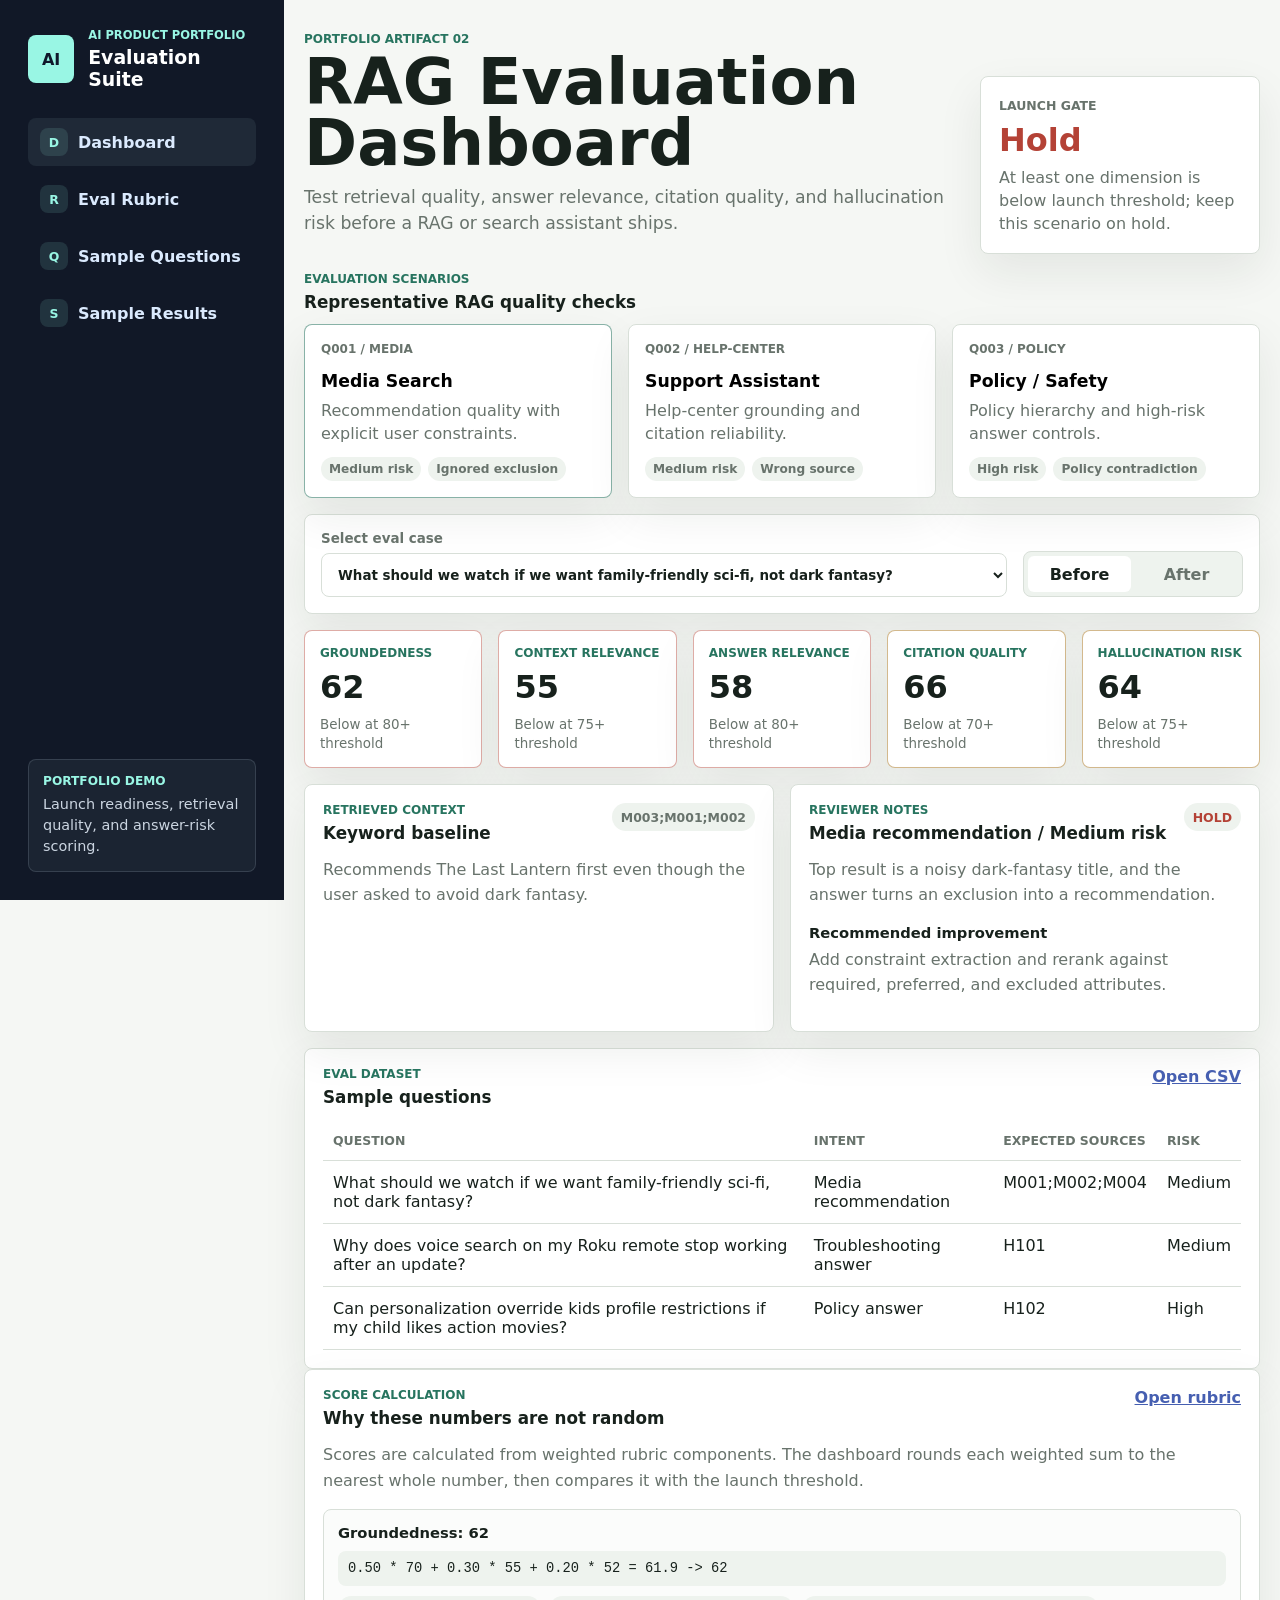
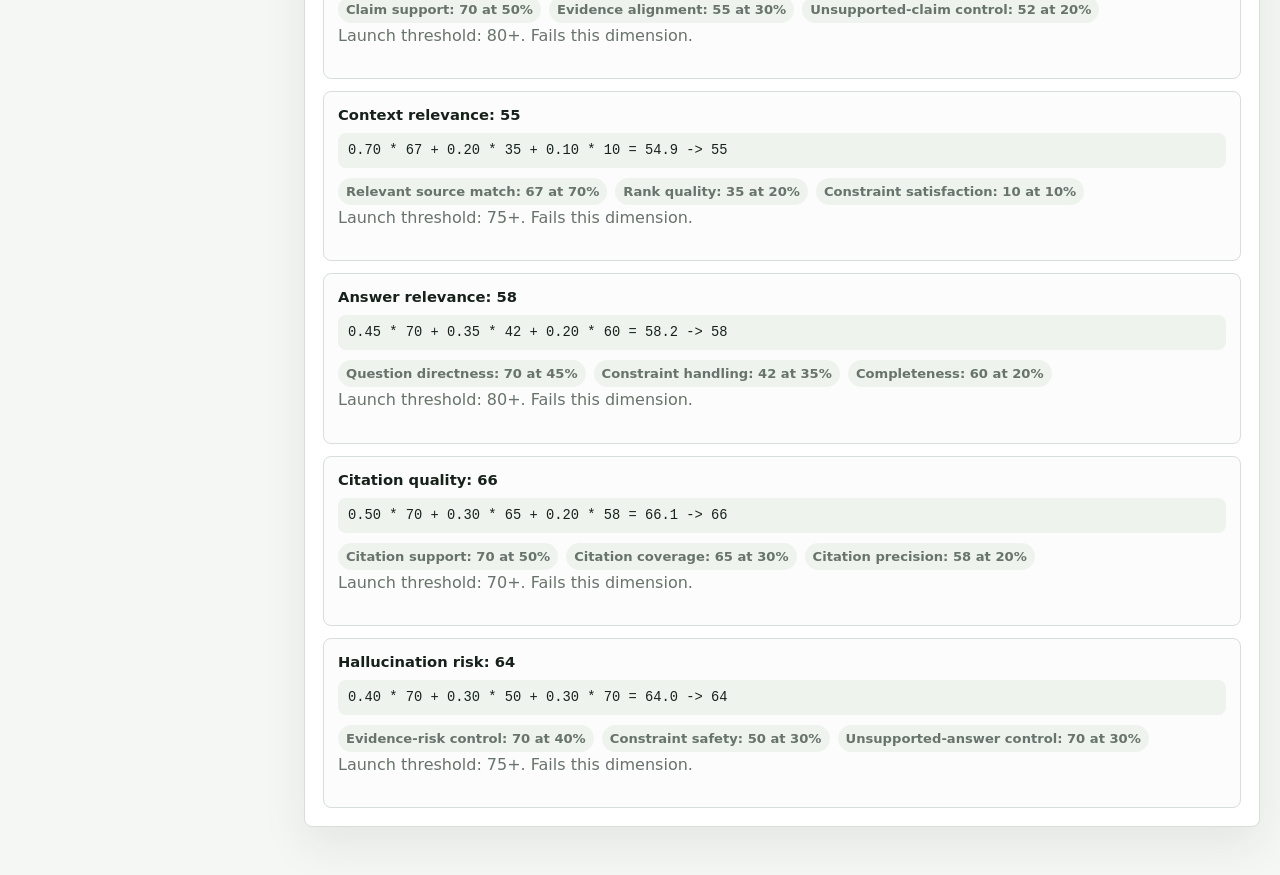
==== commit 65f9c068: "Align portfolio project menus" ====
--- a/02_rag_evaluation_dashboard/index.html
+++ b/02_rag_evaluation_dashboard/index.html
@@ -17,21 +17,21 @@
           </div>
         </div>
 
-        <nav class="rail-nav" aria-label="Portfolio artifacts">
-          <a href="../01_enterprise_ai_workflow_agent/README.md">
-            <span>01</span>
-            Enterprise Workflow Agent
-          </a>
+        <nav class="rail-nav" aria-label="RAG evaluation project artifacts">
           <a class="active" href="index.html">
-            <span>02</span>
-            RAG Evaluation Dashboard
+            <span>D</span>
+            Dashboard
           </a>
           <a href="eval_rubric.md">
             <span>R</span>
             Eval Rubric
           </a>
+          <a href="sample_questions.csv">
+            <span>Q</span>
+            Sample Questions
+          </a>
           <a href="sample_results.csv">
-            <span>D</span>
+            <span>S</span>
             Sample Results
           </a>
         </nav>
--- a/02_rag_evaluation_dashboard/styles.css
+++ b/02_rag_evaluation_dashboard/styles.css
@@ -17,6 +17,13 @@
 
 * {
   box-sizing: border-box;
+  min-width: 0;
+}
+
+html,
+body {
+  width: 100%;
+  max-width: 100%;
 }
 
 body {
@@ -99,6 +106,7 @@
   color: #dbeafe;
   text-decoration: none;
   font-weight: 750;
+  overflow-wrap: anywhere;
 }
 
 .rail-nav a.active,
@@ -188,6 +196,7 @@
 h3,
 p {
   margin-top: 0;
+  overflow-wrap: anywhere;
 }
 
 h1 {
@@ -195,6 +204,7 @@
   font-size: clamp(2rem, 5vw, 4.4rem);
   line-height: 0.95;
   overflow-wrap: anywhere;
+  word-break: break-word;
 }
 
 h2 {
@@ -213,6 +223,7 @@
   font-size: 1.08rem;
   line-height: 1.55;
   overflow-wrap: anywhere;
+  word-break: break-word;
 }
 
 .status-card,
@@ -529,10 +540,12 @@
   h1 {
     font-size: 1.85rem;
     line-height: 1.08;
+    max-width: 330px;
   }
 
   .hero-copy {
     font-size: 1rem;
+    max-width: 330px;
   }
 
   .rail-nav {
@@ -550,4 +563,13 @@
   .scenario-grid {
     grid-template-columns: 1fr;
   }
-}
+
+  .status-card,
+  .panel,
+  .metric,
+  .controls,
+  .scenario-card {
+    width: 100%;
+    max-width: 330px;
+  }
+}
